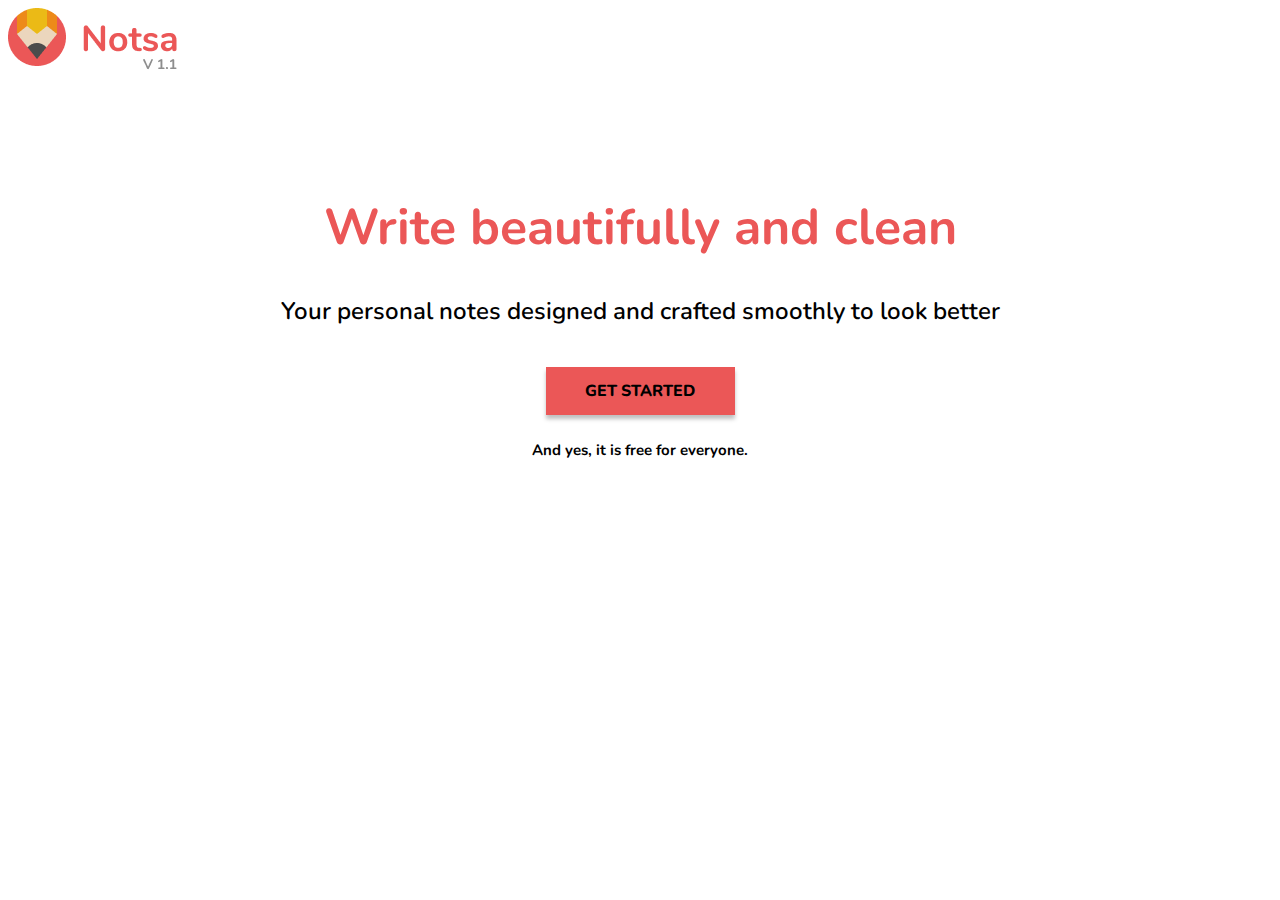
==== index.html @ e3dd497b "first commit" ====
<!doctype html>
<html lang="en">
  <head>
    <!-- Required meta tags -->
    <meta charset="utf-8">
    <meta name="viewport" content="width=device-width, initial-scale=1, shrink-to-fit=no">

    <!-- Bootstrap CSS -->
    <link rel="stylesheet" href="https://stackpath.bootstrapcdn.com/bootstrap/4.1.0/css/bootstrap.min.css" integrity="sha384-9gVQ4dYFwwWSjIDZnLEWnxCjeSWFphJiwGPXr1jddIhOegiu1FwO5qRGvFXOdJZ4" crossorigin="anonymous">

    <link href="https://fonts.googleapis.com/css?family=Nunito:300,400,600,700,800,800i,900" rel="stylesheet">
    <link rel="stylesheet" type="text/css" href="main.css">

    <title>Notsa - A writing notepad</title>
  </head>
  <body>


    <div class="container">

      <!-- Just an image -->
      <nav class="navbar navbar-light">
      <a class="navbar-brand" href="#">
      <img src="images/logo.png" alt="Notsa Logo">
      </a>
      </nav>

      <div class="row">
        <div class="col-sm-12 main-head">
          <h1 id="main-title">Write beautifully and clean</h1>
          <h3 id="main-title-2">Your personal notes designed and crafted smoothly to look better</h3>
        </div>
      </div>



      <div class="row">
        <div class="col-sm-12">
        <button type="button" class="btn btn-primary main-button" data-placement="top" title="Thank you for choosing Notsa" style="margin-top: 40px;">Get Started</button>
        <p class="button-title-down">And yes, it is free for everyone.</p>
      </div>

    </div> <!--container-->
    
    
















    <!-- Optional JavaScript -->
    <!-- jQuery first, then Popper.js, then Bootstrap JS -->
    <script src="https://code.jquery.com/jquery-3.3.1.slim.min.js" integrity="sha384-q8i/X+965DzO0rT7abK41JStQIAqVgRVzpbzo5smXKp4YfRvH+8abtTE1Pi6jizo" crossorigin="anonymous"></script>
    <script src="https://cdnjs.cloudflare.com/ajax/libs/popper.js/1.14.0/umd/popper.min.js" integrity="sha384-cs/chFZiN24E4KMATLdqdvsezGxaGsi4hLGOzlXwp5UZB1LY//20VyM2taTB4QvJ" crossorigin="anonymous"></script>
    <script src="https://stackpath.bootstrapcdn.com/bootstrap/4.1.0/js/bootstrap.min.js" integrity="sha384-uefMccjFJAIv6A+rW+L4AHf99KvxDjWSu1z9VI8SKNVmz4sk7buKt/6v9KI65qnm" crossorigin="anonymous"></script>
  </body>
</html>
---- main.css ----
.main-head {
	text-align: center;
	font-family: Nunito;
	padding-top: 80px;
}

#main-title {
   font-style: normal;
   font-weight: bold;
   line-height: normal;
   font-size: 50px;
   font-weight: 700;
   color: #EB5757;
}

#main-title-2 {
	font-style: normal;
	font-weight: 600;
	line-height: normal;
	font-size: 24px;
}

.main-button {
	width: 189px;
    height: 48px;
	background: #EB5757;
	box-shadow: 0px 4px 4px rgba(0, 0, 0, 0.25);

	font-family: Nunito;
	font-weight: 800;
	font-size: 16px;
	text-transform: uppercase;
	border: none;
	margin-top: 40px;

	/*for centering the button */
	margin: auto;
	display: block;
}


.main-button:hover {
	background-color: #CA4B4B;
}

.button-title-down {
	font-family: Nunito;
	font-weight: bold;
	line-height: normal;
	font-size: 15px;
	text-align: center;
	padding: 10px;

}
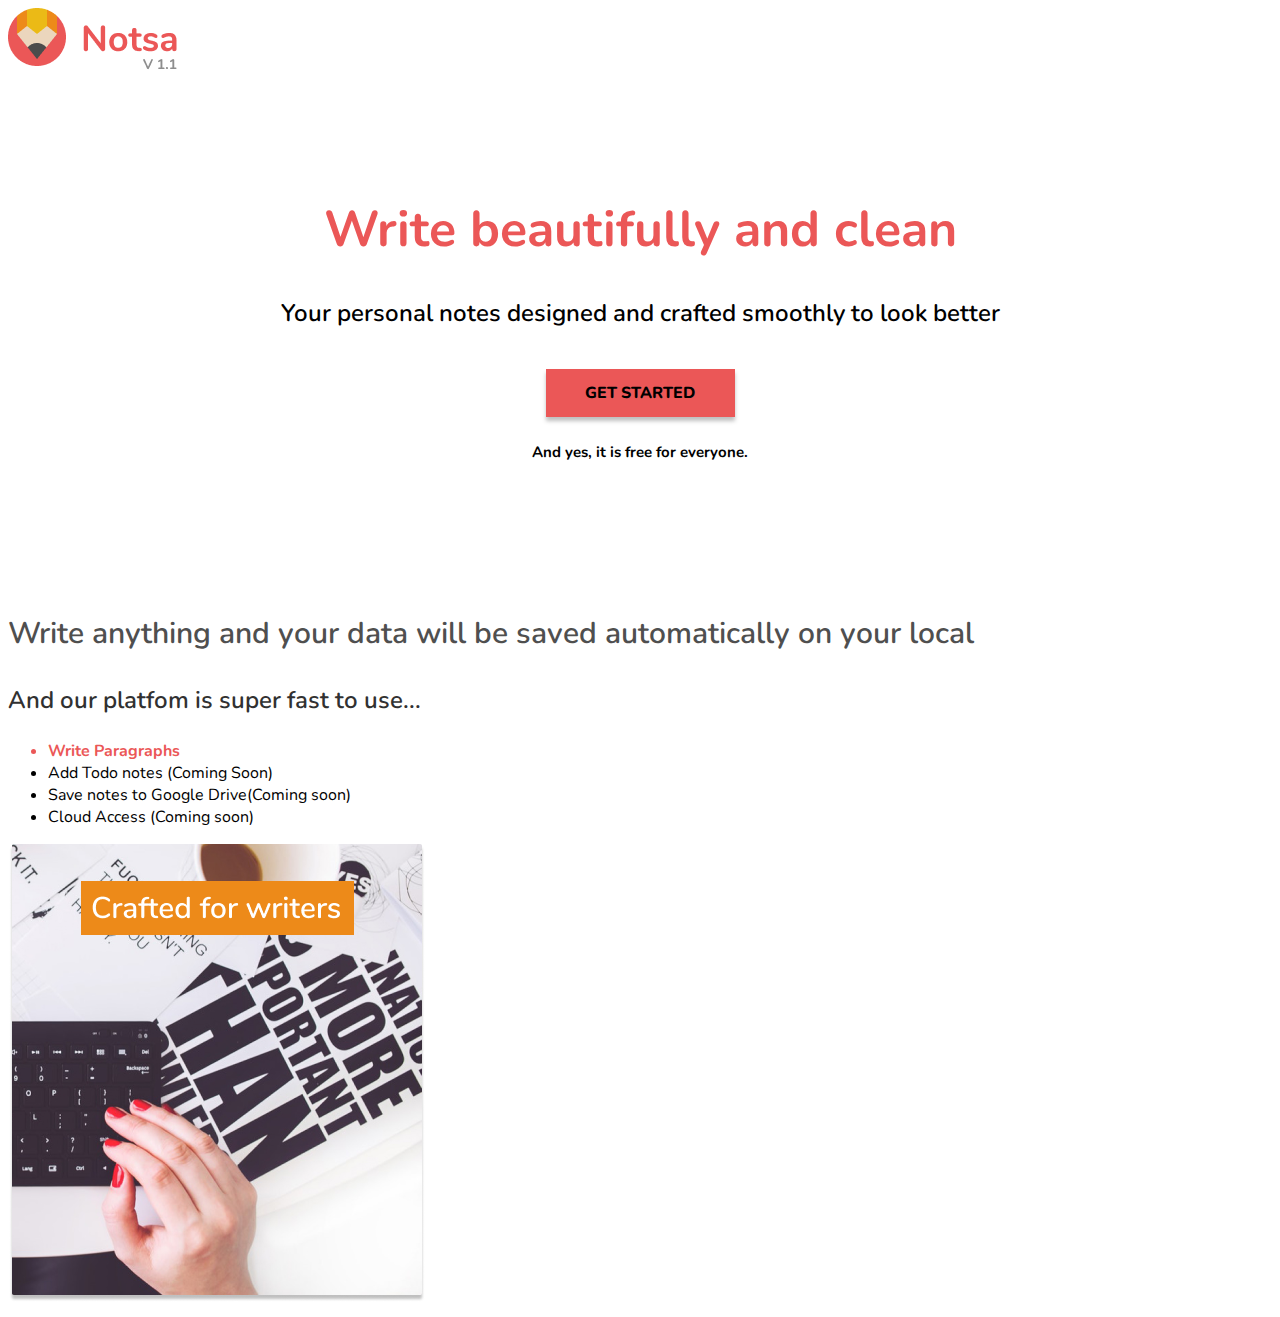
==== commit 0362c113: "commit" ====
--- a/index.html
+++ b/index.html
@@ -4,6 +4,8 @@
     <!-- Required meta tags -->
     <meta charset="utf-8">
     <meta name="viewport" content="width=device-width, initial-scale=1, shrink-to-fit=no">
+
+    <link rel="icon" href="images/favicon.ico" type="image/x-icon">
 
     <!-- Bootstrap CSS -->
     <link rel="stylesheet" href="https://stackpath.bootstrapcdn.com/bootstrap/4.1.0/css/bootstrap.min.css" integrity="sha384-9gVQ4dYFwwWSjIDZnLEWnxCjeSWFphJiwGPXr1jddIhOegiu1FwO5qRGvFXOdJZ4" crossorigin="anonymous">
@@ -20,9 +22,9 @@
 
       <!-- Just an image -->
       <nav class="navbar navbar-light">
-      <a class="navbar-brand" href="#">
-      <img src="images/logo.png" alt="Notsa Logo">
-      </a>
+        <a class="navbar-brand" href="#">
+          <img src="images/logo.png" alt="Notsa Logo">
+        </a>
       </nav>
 
       <div class="row">
@@ -30,7 +32,7 @@
           <h1 id="main-title">Write beautifully and clean</h1>
           <h3 id="main-title-2">Your personal notes designed and crafted smoothly to look better</h3>
         </div>
-      </div>
+      </div> <!--end of row-->
 
 
 
@@ -38,14 +40,36 @@
         <div class="col-sm-12">
         <button type="button" class="btn btn-primary main-button" data-placement="top" title="Thank you for choosing Notsa" style="margin-top: 40px;">Get Started</button>
         <p class="button-title-down">And yes, it is free for everyone.</p>
-      </div>
+      </div> <!--end of row-->
 
-    </div> <!--container-->
+
+    </div> 
+  </div><!--container-->
     
     
 
+  <div class="container main-des">
+    
+    <div class="row">
+      <div class="col-md-7">
+        <p id="des1">Write anything and your data will be saved automatically on your local</p>
+        <p id="des2">And our platfom is super fast to use...</p>
+        <ul>
+          <li style="font-weight: bold; color: #EB5757;">Write Paragraphs</li>
+          <li>Add Todo notes (Coming Soon)</li>
+          <li>Save notes to Google Drive(Coming soon)</li>
+          <li>Cloud Access (Coming soon)</li>
+        </ul>
+      </div>
+
+       <div class="col-md-5">
+        <img src="images/lap.png">
+      </div>
 
 
+    </div>
+
+  </div> <!--end of container-->
 
 
 
--- a/main.css
+++ b/main.css
@@ -1,4 +1,6 @@
-
+body {
+	font-family: Nunito;
+}
 .main-head {
 	text-align: center;
 	font-family: Nunito;
@@ -52,4 +54,27 @@
 	text-align: center;
 	padding: 10px;
 
-}+}
+
+
+.main-des {
+	padding-top: 6em;
+}
+
+#des1 {
+	font-family: Nunito;
+	font-style: normal;
+	font-weight: 600;
+	line-height: normal;
+	font-size: 30px;
+	color: #4F4F4F;
+}
+
+#des2 {
+	font-family: Nunito;
+	font-style: normal;
+	font-weight: 600;
+	line-height: normal;
+	font-size: 24px;
+	color: #313131;
+}
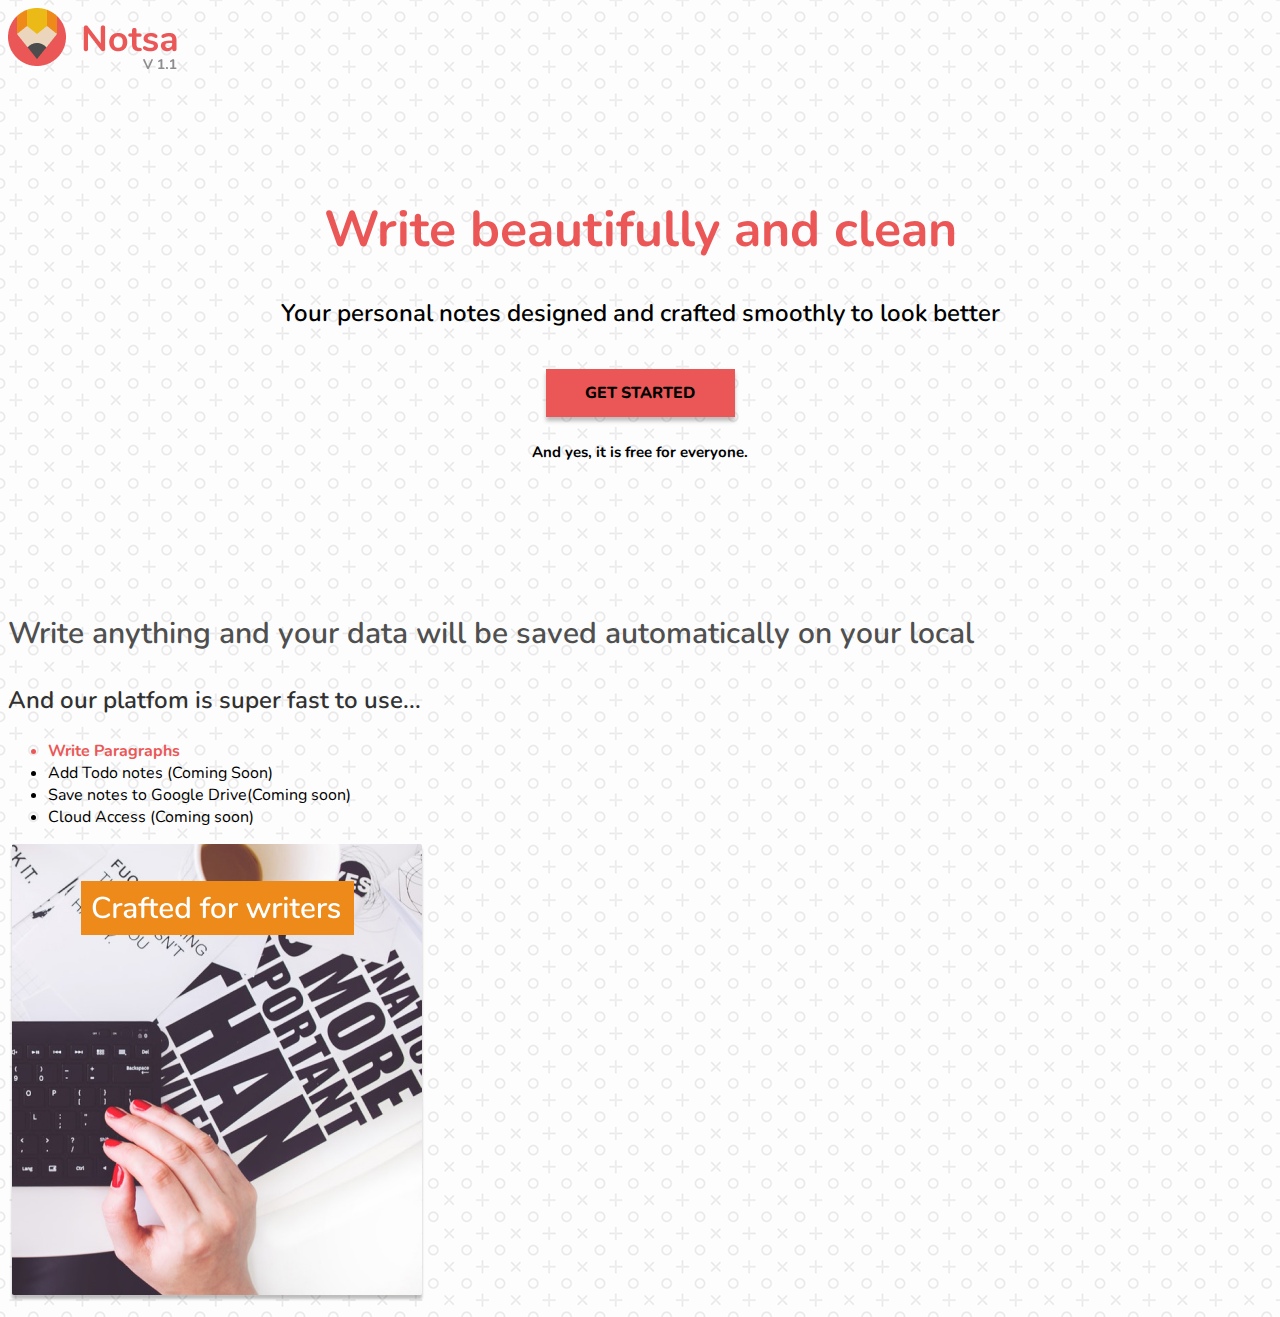
==== commit 2124645b: "commit" ====
--- a/index.html
+++ b/index.html
@@ -38,7 +38,7 @@
 
       <div class="row">
         <div class="col-sm-12">
-        <button type="button" class="btn btn-primary main-button" data-placement="top" title="Thank you for choosing Notsa" style="margin-top: 40px;">Get Started</button>
+        <button type="button" class="btn btn-primary main-button" data-placement="top" title="Thank you for choosing Notsa" style="margin-top: 40px;" onclick="location.href = 'notes.html';">Get Started</button>
         <p class="button-title-down">And yes, it is free for everyone.</p>
       </div> <!--end of row-->
 
@@ -51,7 +51,7 @@
   <div class="container main-des">
     
     <div class="row">
-      <div class="col-md-7">
+      <div class="col-lg-7">
         <p id="des1">Write anything and your data will be saved automatically on your local</p>
         <p id="des2">And our platfom is super fast to use...</p>
         <ul>
@@ -62,7 +62,7 @@
         </ul>
       </div>
 
-       <div class="col-md-5">
+       <div class="col-lg-5">
         <img src="images/lap.png">
       </div>
 
--- a/main.css
+++ b/main.css
@@ -78,3 +78,29 @@
 	font-size: 24px;
 	color: #313131;
 }
+
+
+#heading {
+	font-family: Nunito;
+	font-size: 40px;
+	font-weight: 700;
+	padding: 20px 0px 20px 0px;
+}
+
+#content {
+	font-family: Nunito;
+	font-size: 20px;
+	padding: 10px 0px 20px 0px;
+}
+/*------Notes.html css----------------------------------------------**/
+
+
+body {
+	background: url("images/tic-tac-toe.png");
+	background-repeat: repeat;
+}
+
+.main-bg {
+	background-color: #fff;
+}
+
